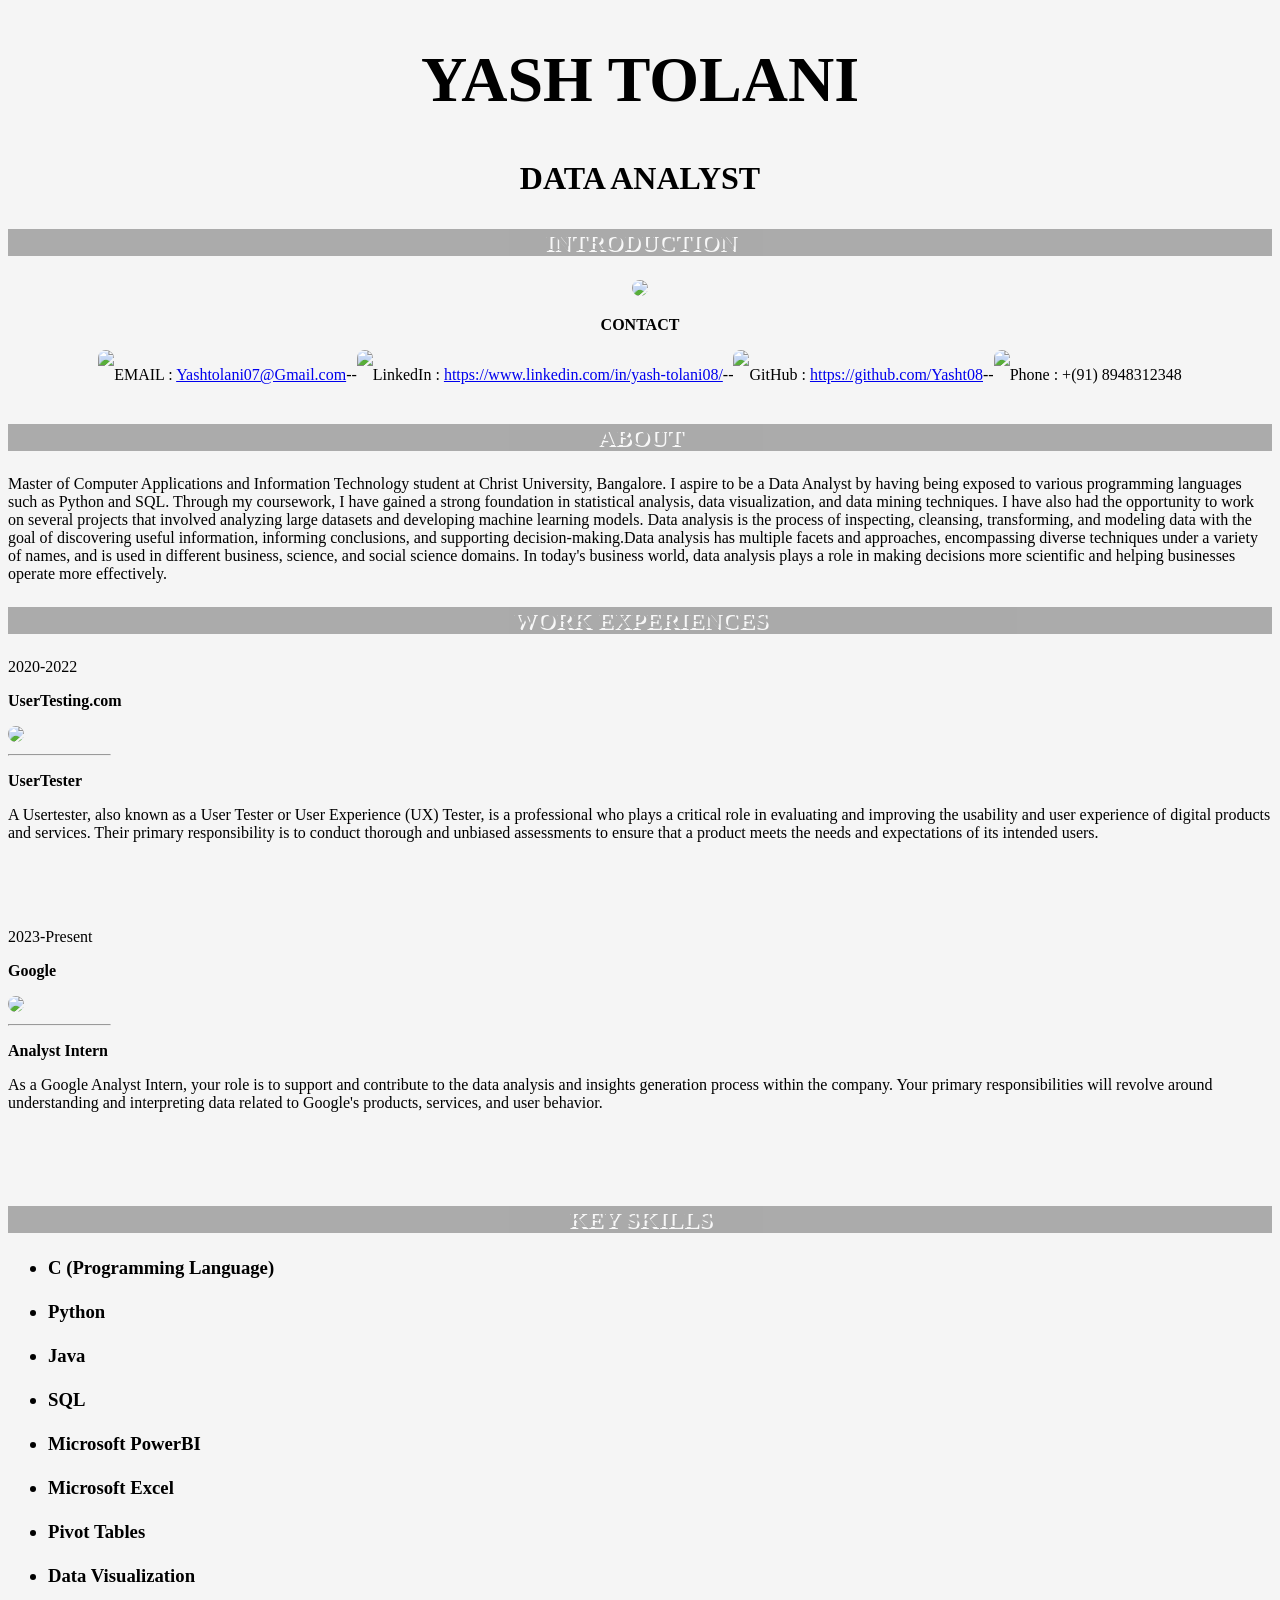
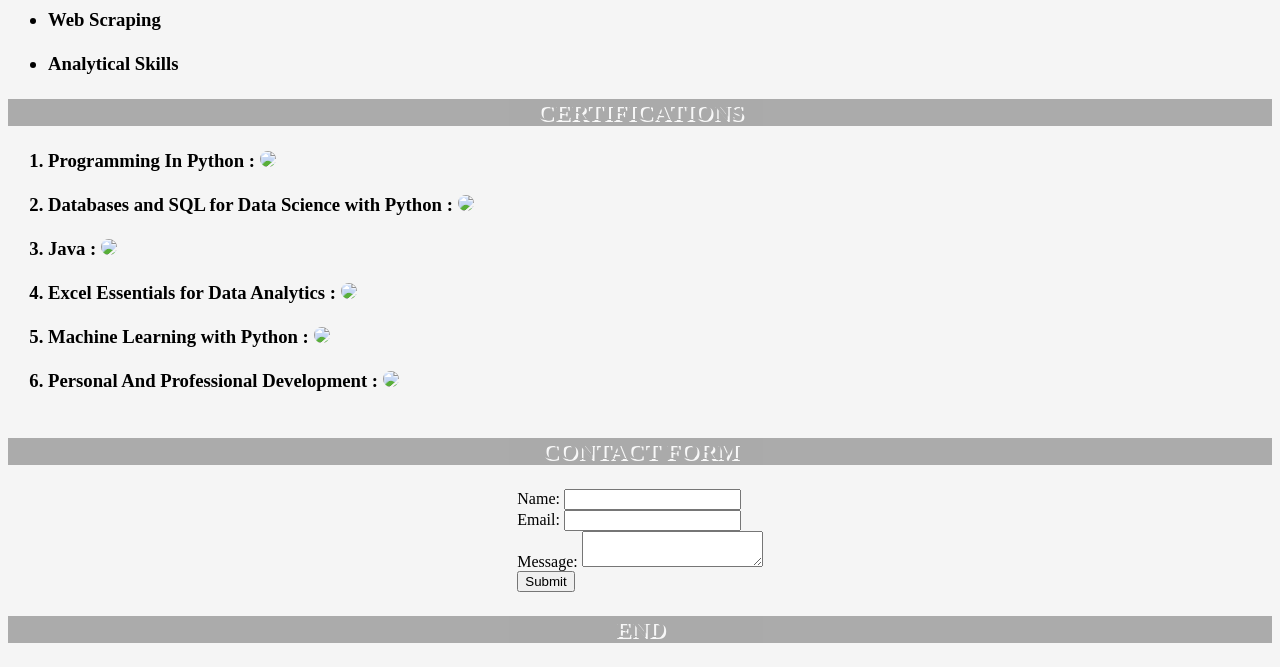
==== index.html @ ecd56572 "Update and rename html.html to index.html" ====
<!DOCTYPE html>
<html lang="en">
    <meta charset="UTF-8">
    <meta name="viewport" content="width=device-width, initial-scale=1">
    <head><link rel="stylesheet" href="styles.css"></head>
    <title>PORTFOLIO</title>
    <body>
        <h1><center><header><h1>YASH TOLANI</h1></header></center></h1>
        <center><h1><p>DATA ANALYST</p></h1></center>
     <div class="title">
    <center><h2><p>INTRODUCTION</p></h2></center>
    </div>
        

        
        <center><img src="C:\Users\Yash\Downloads\Profile Pic.jpg" style="height:280px"></center>
        <b><center><p>CONTACT</p></center></b>
        <div class="decor">
        <img src="C:\Users\Yash\Downloads\google.png" style="height:30px">
        <p>EMAIL : <a href="https://mail.google.com/mail/u/0/#inbox?compose=new" target="_blank">Yashtolani07@Gmail.com</a><p>--</p>
        <img src="C:\Users\Yash\Downloads\linkedin.png" style="height:40px">
        <p>LinkedIn : <a href="https://www.linkedin.com/in/yash-tolani08/" target="_blank">https://www.linkedin.com/in/yash-tolani08/</a><p>--</p>
        <img src="C:\Users\Yash\Downloads\github.png" style="height:40px">
        <p>GitHub : <a href="https://github.com/Yasht08" target="_blank">https://github.com/Yasht08</a><p>--</p>
        <img src="C:\Users\Yash\Downloads\mobile.png" style="height:40px">
        <p>Phone : +(91) 8948312348</p></p><br>
        </div>
        <div class="dec">
        <center><h2><p>ABOUT</p></h2></center>
        </div>


        
        <div class="ABOUT">
        <p>Master of Computer Applications and Information Technology student at Christ University, Bangalore.
            I aspire to be a Data Analyst by having being exposed to various programming languages such as Python and
            SQL. Through my coursework, I have gained a strong foundation in statistical analysis, data visualization, and
            data mining techniques. I have also had the opportunity to work on several projects that involved analyzing large
            datasets and developing machine learning models. Data analysis is the process of inspecting, cleansing, transforming, and modeling data with the goal of discovering useful information, informing conclusions, and supporting decision-making.Data analysis has multiple facets and approaches, encompassing diverse techniques under a variety of names, and is used in different business, science, and social science domains. In today's business world, data analysis plays a role in making decisions more scientific and helping businesses operate more effectively.</p></div>
        <div class="dec1">
        <center><h2><p>WORK EXPERIENCES</p></h2></center>
        </div>
            
            
        <div class="EXPERIENCE">
        <p align="left">2020-2022</p>
        <b><p>UserTesting.com</p></b> <img src="C:\Users\Yash\Downloads\Usertesting logo.png" style="height:60px">
        <hr style="width:8%;text-align:left;margin-left:0">
        <b><p>UserTester</p></b><p>A Usertester, also known as a User Tester or User Experience (UX) Tester, is a professional who plays a critical role in evaluating and improving the usability and user experience of digital products and services. Their primary responsibility is to conduct thorough and unbiased assessments to ensure that a product meets the needs and expectations of its intended users.</p><br><br><br>
        <p align="left">2023-Present</p>
        <b><p>Google</p></b> <img src="C:\Users\Yash\Downloads\Google logo.png" style="height:50px">
        <hr style="width:8%;text-align:left;margin-left:0">
        <b><p>Analyst Intern</p></b><p>As a Google Analyst Intern, your role is to support and contribute to the data analysis and insights generation process within the company. Your primary responsibilities will revolve around understanding and interpreting data related to Google's products, services, and user behavior.</p></b></b><br><br><br></div>
        <div class="dec2">
        <center><h2><p>KEY SKILLS</p></h2></center>
        </div>
        
        <div class="KEY SKILLS">
        <h3><b><ul>
            <li>C (Programming Language)</li><br>
            <li>Python</li><br>
            <li>Java</li><br>
            <li>SQL</li><br>
            <li>Microsoft PowerBI</li><br>
            <li>Microsoft Excel</li><br>
            <li>Pivot Tables</li><br>
            <li>Data Visualization</li><br>
            <li>Web Scraping</li><br>
            <li>Analytical Skills</li>
        </ul></b></h3></div>
        <div class="dec3">
            <center><h2><p>CERTIFICATIONS</p></h2></center>
        </div>



        <div class="CERTIFICATIONS">
            <h3><b><ol>
                <li>Programming In Python : <img src="C:\Users\Yash\Downloads\Google logo.png" style="height:20px"></li><br>
                <li>Databases and SQL for Data Science with Python : <img src="C:\Users\Yash\Downloads\ibm logo.jpg" style="height:20px"></li><br>
                <li>Java : <img src="C:\Users\Yash\Downloads\hackerrank logo.png" style="height:30px"></li><br>
                <li>Excel Essentials for Data Analytics : <img src="C:\Users\Yash\Downloads\ibm logo.jpg" style="height:20px"></li><br>
                <li>Machine Learning with Python : <img src="C:\Users\Yash\Downloads\cognitive logo.jpg" style="height:20px"></li><br>
                <li>Personal And Professional Development : <img src="C:\Users\Yash\Downloads\presidency logo.jpg" style="height:40px"></li><br>
            </ol></b></h3></div>
        <div class="dec4">
        <center><h2><p>CONTACT FORM</p></h2></center>
        </div>



            
            <div class="form">
            <form id="contactForm">
                <label for="name">Name:</label>
                <input type="text" id="name" required>
                <br>
                <label for="email">Email:</label>
                <input type="email" id="email" required>
                <br>
                <label for="message">Message:</label>
                <textarea id="message" required></textarea>
                <br>
                <button type="submit">Submit</button>
            </form>
            <script src="form.js"></script>
            </div>
            <div class="dec5">
            <center><h2><p>END</p></h2></center>
        </div>
    </body>
</html>
---- styles.css ----
.decor
 {
  justify-content: center;
  display: flex;
  align-items:normal;
  ;
 }

.title
{
  text-shadow: 2px 2px rgb(255, 255, 255);
  background-color: black;
  opacity: 0.3;
}

.dec{
  text-shadow: 2px 2px rgb(255, 255, 255);
  background-color: black;
  opacity: 0.3;
}

.dec1{
  text-shadow: 2px 2px rgb(255, 255, 255);
  background-color: black;
  opacity: 0.3;
}

.dec2{
  text-shadow: 2px 2px rgb(255, 255, 255);
  background-color: black;
  opacity: 0.3;
}

.dec3{
  text-shadow: 2px 2px rgb(255, 255, 255);
  background-color: black;
  opacity: 0.3;
}

.dec4{
  text-shadow: 2px 2px rgb(255, 255, 255);
  background-color: black;
  opacity: 0.3;
}

.dec5{
  text-shadow: 2px 2px rgb(255, 255, 255);
  background-color: black;
  opacity: 0.3;
}
.form
{
  justify-content: center;
  display: flex;
  align-items:normal;
}

body {
    background-color: #f5f5f5;
    color: rgb(255, 255, 255);
    font-family:'Times New Roman', Times, serif;
    font: bold;
    color: black;
}

img {
  border-radius: 15px;
}

.parallax {
  background-image: "para.jpg";
  background-attachment: fixed;
  background-position: center;
  background-repeat: no-repeat;
  background-size: cover;
}
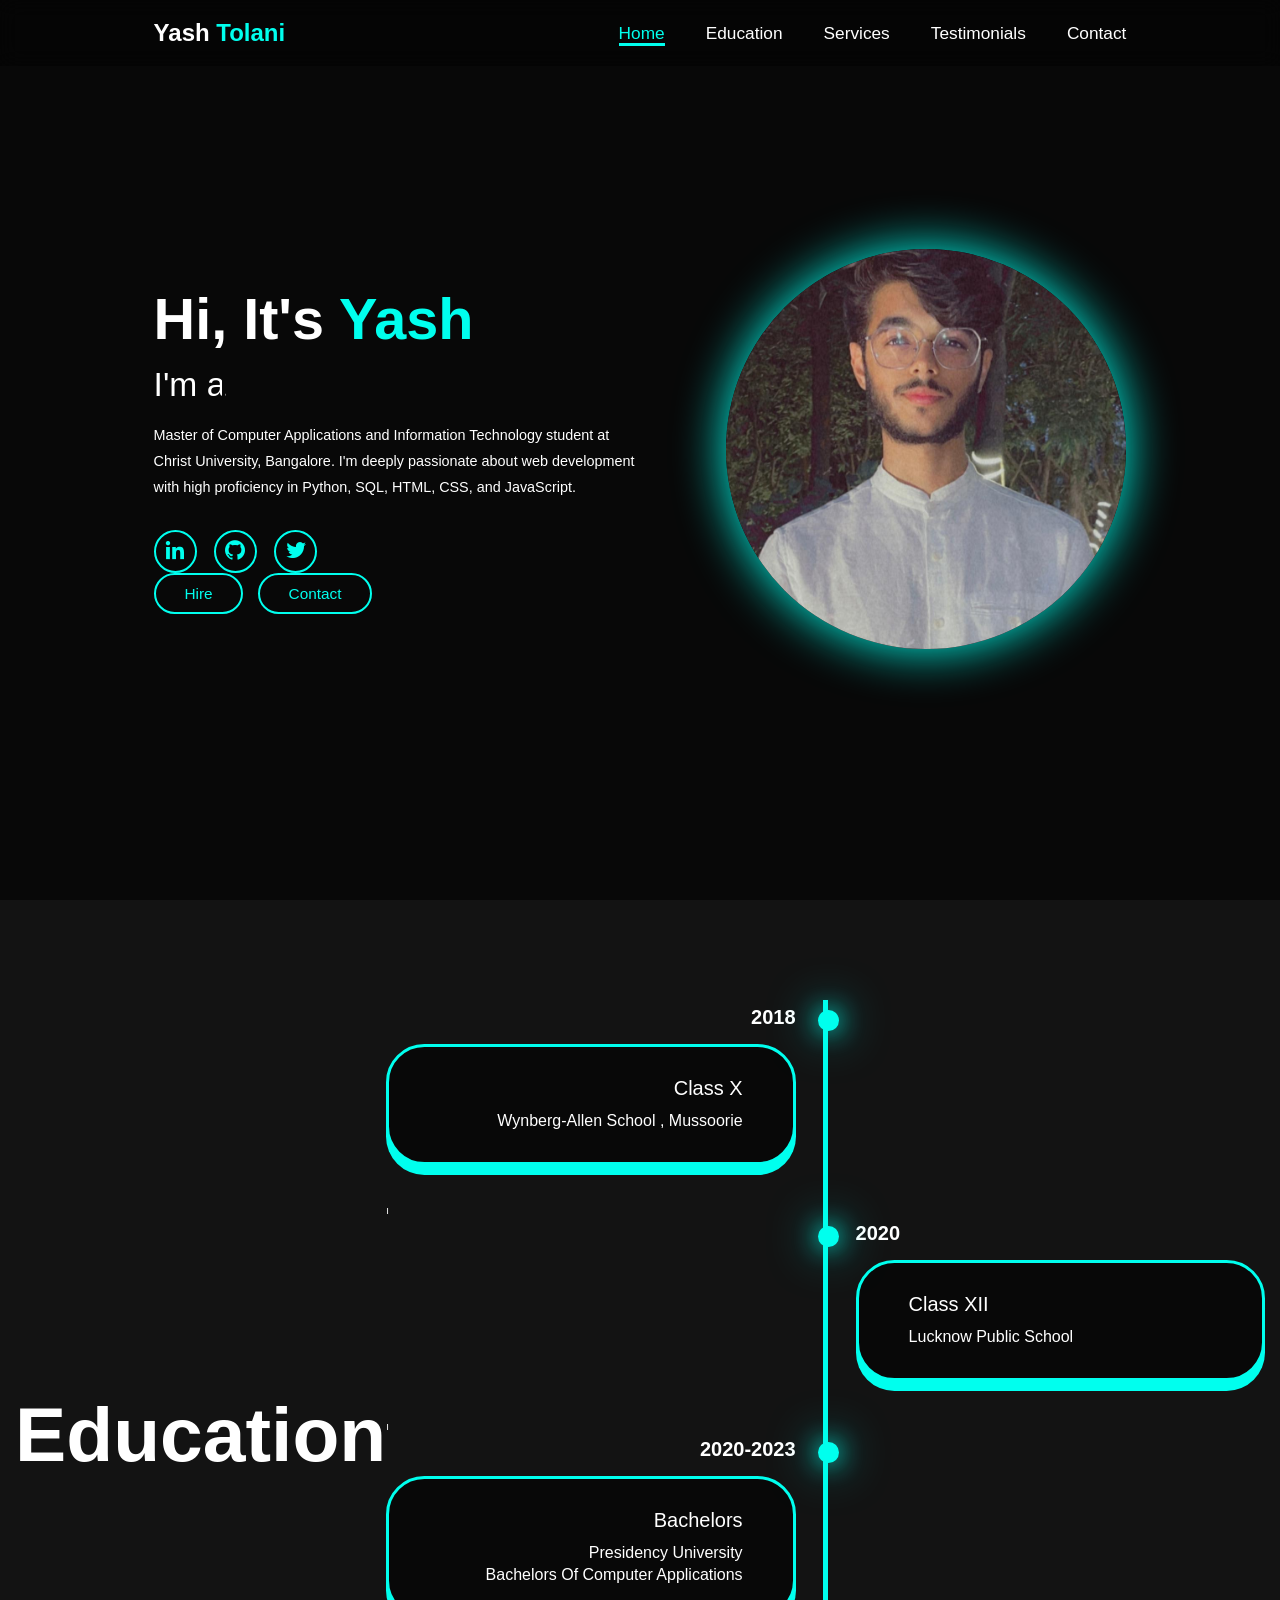
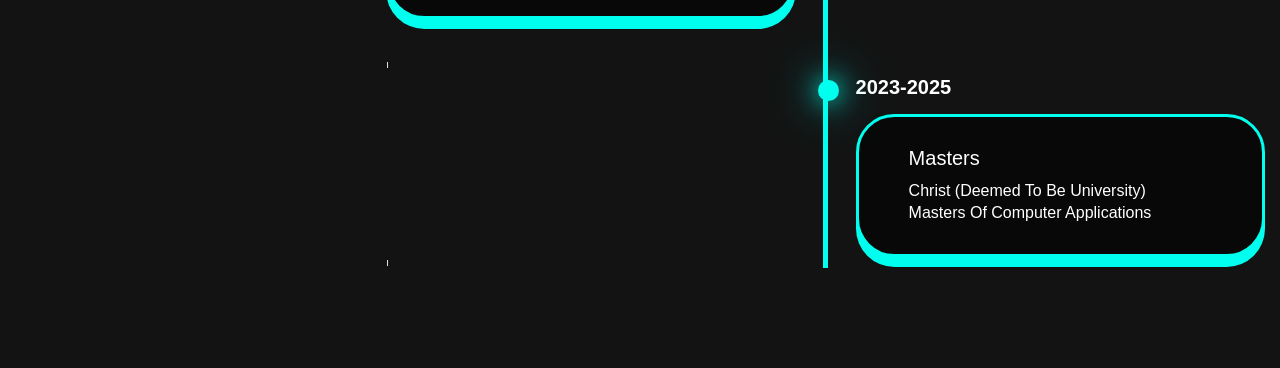
==== commit df534f1b: "Add files via upload" ====
--- a/index.html
+++ b/index.html
@@ -1,112 +1,95 @@
 <!DOCTYPE html>
 <html lang="en">
+<head>
     <meta charset="UTF-8">
-    <meta name="viewport" content="width=device-width, initial-scale=1">
-    <head><link rel="stylesheet" href="styles.css"></head>
-    <title>PORTFOLIO</title>
-    <body>
-        <h1><center><header><h1>YASH TOLANI</h1></header></center></h1>
-        <center><h1><p>DATA ANALYST</p></h1></center>
-     <div class="title">
-    <center><h2><p>INTRODUCTION</p></h2></center>
-    </div>
-        
+    <meta name="viewport" content="width=device-width, initial-scale=1.0">
+    <title>Yash's Portfolio</title>
+    <link rel="stylesheet" href="style.css">
+    <link href='https://unpkg.com/boxicons@2.1.4/css/boxicons.min.css' rel='stylesheet'>
+</head>
+<body>
+    <header class="header">
+        <a href="#home" class="logo">Yash <span>Tolani</span></a>
+        <i class='bx bx-menu' id="menu-icon"></i>
+        <nav class="navbar">
+            <a href="#home" class="active">Home</a>
+            <a href="#education">Education</a>
+            <a href="#services">Services</a>
+            <a href="#testimonials">Testimonials</a>
+            <a href="#contact">Contact</a>
+        </nav>
+    </header>
 
-        
-        <center><img src="C:\Users\Yash\Downloads\Profile Pic.jpg" style="height:280px"></center>
-        <b><center><p>CONTACT</p></center></b>
-        <div class="decor">
-        <img src="C:\Users\Yash\Downloads\google.png" style="height:30px">
-        <p>EMAIL : <a href="https://mail.google.com/mail/u/0/#inbox?compose=new" target="_blank">Yashtolani07@Gmail.com</a><p>--</p>
-        <img src="C:\Users\Yash\Downloads\linkedin.png" style="height:40px">
-        <p>LinkedIn : <a href="https://www.linkedin.com/in/yash-tolani08/" target="_blank">https://www.linkedin.com/in/yash-tolani08/</a><p>--</p>
-        <img src="C:\Users\Yash\Downloads\github.png" style="height:40px">
-        <p>GitHub : <a href="https://github.com/Yasht08" target="_blank">https://github.com/Yasht08</a><p>--</p>
-        <img src="C:\Users\Yash\Downloads\mobile.png" style="height:40px">
-        <p>Phone : +(91) 8948312348</p></p><br>
+    <section class="home" id="home">
+        <div class="home-content">
+            <h1>Hi, It's <span>Yash</span></h1>
+            <h3 class="text-animation">I'm a <span></span></h3>
+            <p>Master of Computer Applications and Information Technology student at Christ University, Bangalore. I'm deeply passionate about web development with high proficiency in Python, SQL, HTML, CSS, and JavaScript.</p>
+    
+            <div class="social-icons">
+                <a href="#"><i class='bx bxl-linkedin'></i></a>
+                <a href="#"><i class='bx bxl-github'></i></a>
+                <a href="#"><i class='bx bxl-twitter'></i></a>
+            </div>
+    
+            <div class="btn-group">
+                <a href="#" class="btn">Hire</a>
+                <a href="#contact" class="btn">Contact</a>
+            </div>
         </div>
-        <div class="dec">
-        <center><h2><p>ABOUT</p></h2></center>
+        <div class="home-img">
+            <img src="Profile.jpeg" alt="Profile Image">
         </div>
+    </section>
+
+    <section class="education" id="education">
+        <h2 class="heading">Education</h2>
+        <div class="timeline-items">
+
+        <div class="timeline-item">
+        <div class="timeline-dot"></div>
+        <div class="timeline-date">2018</div>
+        <div class="timeline-content">
+        <h3>Class X</h3>
+        <p>Wynberg-Allen School , Mussoorie</p>
+        </div>
+        </div> I
+
+        <div class="timeline-item">
+            <div class="timeline-dot"></div>
+            <div class="timeline-date">2020</div>
+            <div class="timeline-content">
+            <h3>Class XII</h3>
+            <p>Lucknow Public School</p>
+            </div>
+            </div> I
 
 
-        
-        <div class="ABOUT">
-        <p>Master of Computer Applications and Information Technology student at Christ University, Bangalore.
-            I aspire to be a Data Analyst by having being exposed to various programming languages such as Python and
-            SQL. Through my coursework, I have gained a strong foundation in statistical analysis, data visualization, and
-            data mining techniques. I have also had the opportunity to work on several projects that involved analyzing large
-            datasets and developing machine learning models. Data analysis is the process of inspecting, cleansing, transforming, and modeling data with the goal of discovering useful information, informing conclusions, and supporting decision-making.Data analysis has multiple facets and approaches, encompassing diverse techniques under a variety of names, and is used in different business, science, and social science domains. In today's business world, data analysis plays a role in making decisions more scientific and helping businesses operate more effectively.</p></div>
-        <div class="dec1">
-        <center><h2><p>WORK EXPERIENCES</p></h2></center>
-        </div>
-            
-            
-        <div class="EXPERIENCE">
-        <p align="left">2020-2022</p>
-        <b><p>UserTesting.com</p></b> <img src="C:\Users\Yash\Downloads\Usertesting logo.png" style="height:60px">
-        <hr style="width:8%;text-align:left;margin-left:0">
-        <b><p>UserTester</p></b><p>A Usertester, also known as a User Tester or User Experience (UX) Tester, is a professional who plays a critical role in evaluating and improving the usability and user experience of digital products and services. Their primary responsibility is to conduct thorough and unbiased assessments to ensure that a product meets the needs and expectations of its intended users.</p><br><br><br>
-        <p align="left">2023-Present</p>
-        <b><p>Google</p></b> <img src="C:\Users\Yash\Downloads\Google logo.png" style="height:50px">
-        <hr style="width:8%;text-align:left;margin-left:0">
-        <b><p>Analyst Intern</p></b><p>As a Google Analyst Intern, your role is to support and contribute to the data analysis and insights generation process within the company. Your primary responsibilities will revolve around understanding and interpreting data related to Google's products, services, and user behavior.</p></b></b><br><br><br></div>
-        <div class="dec2">
-        <center><h2><p>KEY SKILLS</p></h2></center>
-        </div>
-        
-        <div class="KEY SKILLS">
-        <h3><b><ul>
-            <li>C (Programming Language)</li><br>
-            <li>Python</li><br>
-            <li>Java</li><br>
-            <li>SQL</li><br>
-            <li>Microsoft PowerBI</li><br>
-            <li>Microsoft Excel</li><br>
-            <li>Pivot Tables</li><br>
-            <li>Data Visualization</li><br>
-            <li>Web Scraping</li><br>
-            <li>Analytical Skills</li>
-        </ul></b></h3></div>
-        <div class="dec3">
-            <center><h2><p>CERTIFICATIONS</p></h2></center>
-        </div>
+            <div class="timeline-item">
+                <div class="timeline-dot"></div>
+                <div class="timeline-date">2020-2023</div>
+                <div class="timeline-content">
+                <h3>Bachelors</h3>
+                <p>Presidency University</p>
+                <p>Bachelors Of Computer Applications</p>
+                </div>
+                </div> I
 
 
-
-        <div class="CERTIFICATIONS">
-            <h3><b><ol>
-                <li>Programming In Python : <img src="C:\Users\Yash\Downloads\Google logo.png" style="height:20px"></li><br>
-                <li>Databases and SQL for Data Science with Python : <img src="C:\Users\Yash\Downloads\ibm logo.jpg" style="height:20px"></li><br>
-                <li>Java : <img src="C:\Users\Yash\Downloads\hackerrank logo.png" style="height:30px"></li><br>
-                <li>Excel Essentials for Data Analytics : <img src="C:\Users\Yash\Downloads\ibm logo.jpg" style="height:20px"></li><br>
-                <li>Machine Learning with Python : <img src="C:\Users\Yash\Downloads\cognitive logo.jpg" style="height:20px"></li><br>
-                <li>Personal And Professional Development : <img src="C:\Users\Yash\Downloads\presidency logo.jpg" style="height:40px"></li><br>
-            </ol></b></h3></div>
-        <div class="dec4">
-        <center><h2><p>CONTACT FORM</p></h2></center>
-        </div>
+                <div class="timeline-item">
+                    <div class="timeline-dot"></div>
+                    <div class="timeline-date">2023-2025</div>
+                    <div class="timeline-content">
+                    <h3>Masters</h3>
+                    <p>Christ (Deemed To Be University)</p>
+                    <p>Masters Of Computer Applications</p>
+                    </div>
+                    </div> I
 
 
-
-            
-            <div class="form">
-            <form id="contactForm">
-                <label for="name">Name:</label>
-                <input type="text" id="name" required>
-                <br>
-                <label for="email">Email:</label>
-                <input type="email" id="email" required>
-                <br>
-                <label for="message">Message:</label>
-                <textarea id="message" required></textarea>
-                <br>
-                <button type="submit">Submit</button>
-            </form>
-            <script src="form.js"></script>
-            </div>
-            <div class="dec5">
-            <center><h2><p>END</p></h2></center>
         </div>
-    </body>
+        </section>
+    
+    <script src="script.js"></script>
+</body>
 </html>
--- a/style.css
+++ b/style.css
@@ -0,0 +1,403 @@
+* {
+    margin: 0;
+    padding: 0;
+    box-sizing: border-box;
+    text-decoration: none;
+    border: none;
+    outline: none;
+    scroll-behavior: smooth;
+    font-family: "Poppins", sans-serif;
+}
+
+:root {
+    --bg-color: #080808;
+    --second-bg-color: #131313;
+    --text-color: white;
+    --main-color: #00ffee;
+}
+
+html {
+    font-size: 60%;
+    overflow-x: hidden;
+}
+
+body {
+    background: var(--bg-color);
+    color: var(--text-color);
+}
+
+.header {
+    position: fixed;
+    top: 0;
+    left: 0;
+    width: 100%;
+    padding: 2rem 12%;
+    background: rgba(0, 0, 0, 0.3);
+    backdrop-filter: blur(10px);
+    display: flex;
+    justify-content: space-between;
+    align-items: center;
+    z-index: 5;
+}
+
+.logo {
+    font-size: 2.5rem;
+    color: var(--text-color);
+    font-weight: 800;
+    cursor: pointer;
+    transition: 0.3s ease;
+}
+
+.logo:hover {
+    transform: scale(1.1);
+}
+
+.logo span {
+    color: var(--main-color);
+}
+
+.navbar a {
+    font-size: 1.8rem;
+    color: var(--text-color);
+    margin-left: 4rem;
+    font-weight: 500;
+    transition: 0.3s ease;
+    border-bottom: 3px solid transparent;
+}
+
+.navbar a:hover,
+.navbar a.active {
+    color: var(--main-color);
+    border-bottom: 3px solid var(--main-color);
+}
+
+#menu-icon {
+    font-size: 3.6rem;
+    color: var(--main-color);
+    display: none;
+}
+
+section {
+    min-height: 100vh;
+    padding: 10rem 12%;
+    display: flex;
+    align-items: center;
+    justify-content: space-between;
+}
+
+.home-content {
+    max-width: 50%;
+}
+
+span {
+    color: var(--main-color);
+}
+
+.home-content h1 {
+    font-size: 6rem;
+    font-weight: 700;
+    margin-bottom: 1.5rem;
+}
+
+.home-content h3 {
+    font-size: 3.5rem;
+    font-weight: 500;
+    margin-bottom: 2rem;
+}
+
+.home-content p {
+    font-size: 1.5rem;
+    font-weight: 300;
+    line-height: 1.8;
+    max-width: 500px;
+    margin-bottom: 3rem;
+}
+
+.social-icons a {
+    display: inline-flex;
+    justify-content: center;
+    align-items: center;
+    width: 4.5rem;
+    height: 4.5rem;
+    background: transparent;
+    border: 2px solid var(--main-color);
+    font-size: 2.5rem;
+    border-radius: 50%;
+    color: var(--main-color);
+    margin-right: 1.5rem;
+    transition: 0.3s ease-in-out;
+}
+
+.social-icons a:hover {
+    color: var(--text-color);
+    background: var(--main-color);
+    box-shadow: 0 0 25px var(--main-color);
+}
+
+.btn-group {
+    display: flex;
+    gap: 1.5rem;
+}
+
+.btn {
+    display: inline-block;
+    padding: 1rem 3rem;
+    background: transparent;
+    border: 2px solid var(--main-color);
+    color: var(--main-color);
+    border-radius: 50px;
+    font-size: 1.6rem;
+    text-align: center;
+    transition: 0.3s ease-in-out;
+    cursor: pointer;
+}
+
+.btn:hover {
+    background: var(--main-color);
+    color: var(--text-color);
+    box-shadow: 0 0 25px var(--main-color);
+}
+
+.home-img {
+    position: relative;
+}
+
+.home-img img {
+    width: 400px;
+    height: 400px;
+    border-radius: 50%;
+    box-shadow: 0 0 50px var(--main-color);
+    object-fit: cover;
+    transition: 0.4s ease-in-out;
+}
+
+.home-img img:hover {
+    box-shadow: 0 0 100px var(--main-color);
+}
+
+
+.text-animation{
+    font-size: 34px;
+    font-weight: 600;
+    min-width: 280px;
+}
+.text-animation span{
+    position: relative;
+}
+
+.text-animation span::before{
+    content: "";
+    color: var(--main-color);
+    animation: words 20s infinite;
+}
+
+.text-animation span::after {
+    content: "";
+    background-color: var(--bg-color);
+    position: absolute;
+    width: 0;
+    height: 100%;
+    border-left: 3px solid var(--bg-color);
+    right: 0;
+    animation: cursor 0.6s infinite, typing 20s infinite;
+}
+
+@keyframes words {
+    0%, 33.33% {
+      content: "Frontend Designer";
+    }
+    33.34%, 66.67% {
+      content: "Web Designer";
+    }
+    66.68%, 100% {
+      content: "Mobile Application Developer";
+    }
+}
+
+@keyframes typing {
+    0% {
+        width: 0;
+    }
+    5% {
+        width: 20%;
+    }
+    10% {
+        width: 40%;
+    }
+    15% {
+        width: 60%;
+    }
+    20% {
+        width: 80%;
+    }
+    25% {
+        width: 100%;
+    }
+    30% {
+        width: 80%;
+    }
+    35% {
+        width: 60%;
+    }
+    40% {
+        width: 40%;
+    }
+    45% {
+        width: 20%;
+    }
+    50% {
+        width: 0;
+    }
+    55% {
+        width: 20%;
+    }
+    60% {
+        width: 40%;
+    }
+    65% {
+        width: 60%;
+    }
+    70% {
+        width: 80%;
+    }
+    75% {
+        width: 100%;
+    }
+    80% {
+        width: 80%;
+    }
+    85% {
+        width: 60%;
+    }
+    90% {
+        width: 40%;
+    }
+    95% {
+        width: 20%;
+    }
+    100% {
+        width: 0;
+    }
+}
+
+@keyframes cursor {
+    0% {
+        border-left: 2px solid transparent;
+    }
+    100% {
+        border-left: 2px solid var(--main-color);
+    }
+}   
+
+.heading {
+    font-size: 8rem;
+    text-align: center;
+    margin: 5rem 0;
+}
+
+.education{
+padding: 100px 15px;
+background: var(--second-bg-color);
+}
+
+.education h2{
+margin-bottom: 5rem;
+}
+
+.timeline-items{
+max-width: 1200px;
+margin: auto;
+display: flex;
+flex-wrap: wrap;
+position: relative;
+}
+
+.timeline-items::before{
+    content: "";
+    position: absolute;
+    width: 5px;
+    height: 100%;
+    background-color: var(--main-color);
+    left: calc(50% - 2.5px);
+}
+
+
+
+
+
+.timeline-item {
+    margin-bottom: 40px;
+    width: 100%;
+    position: relative;
+}
+
+.timeline-item:last-child {
+    margin-bottom: 0;
+}
+
+.timeline-item:nth-child(odd) {
+    padding-right: calc(50% + 30px);
+    text-align: right;
+}
+
+.timeline-item:nth-child(even) {
+    padding-left: calc(50% + 30px);
+}
+
+.timeline-dot {
+    height: 21px;
+    width: 21px;
+    background-color: var(--main-color);
+    box-shadow: 0 0 25px var(--main-color),
+    0 0 50px var(--main-color);
+    position: absolute;
+    left: calc(50% - 8px);
+    border-radius: 50%;
+    top: 10px;
+}
+
+
+.timeline-date {
+    font-size: 20px;
+    font-weight: 800;
+    color: white;
+    margin: 6px 0 15px;
+    }
+    .timeline-content{
+    background-color: var(--bg-color);
+    border: 3px solid var(--main-color);
+    padding: 30px 50px;
+    border-radius: 4rem;
+    box-shadow: 0 10px var(--main-color);
+    cursor: pointer;
+    transition: 0.3s ease-in-out;
+    }
+
+    .timeline-content:hover{
+        transform: scale (1.05);
+        box-shadow: 00 25px var(--main-color);
+        }
+        .timeline-content h3{
+        font-size: 20px;
+        color: white;
+        margin: 0 0 10px;
+        font-weight: 500;
+        }
+        .timeline-content p{
+        color: white;
+        font-size: 16px;
+        font-weight: 300;
+        line-height: 22px;
+        }
+
+
+        ::-webkit-scrollbar{
+            width: 15px;
+            } I
+            ::-webkit-scrollbar-thumb{
+            background-color: var(--main-color);
+            }
+            ::-webkit-scrollbar-track{
+            background-color: var(--bg-color);
+            width: 50px;
+            }
